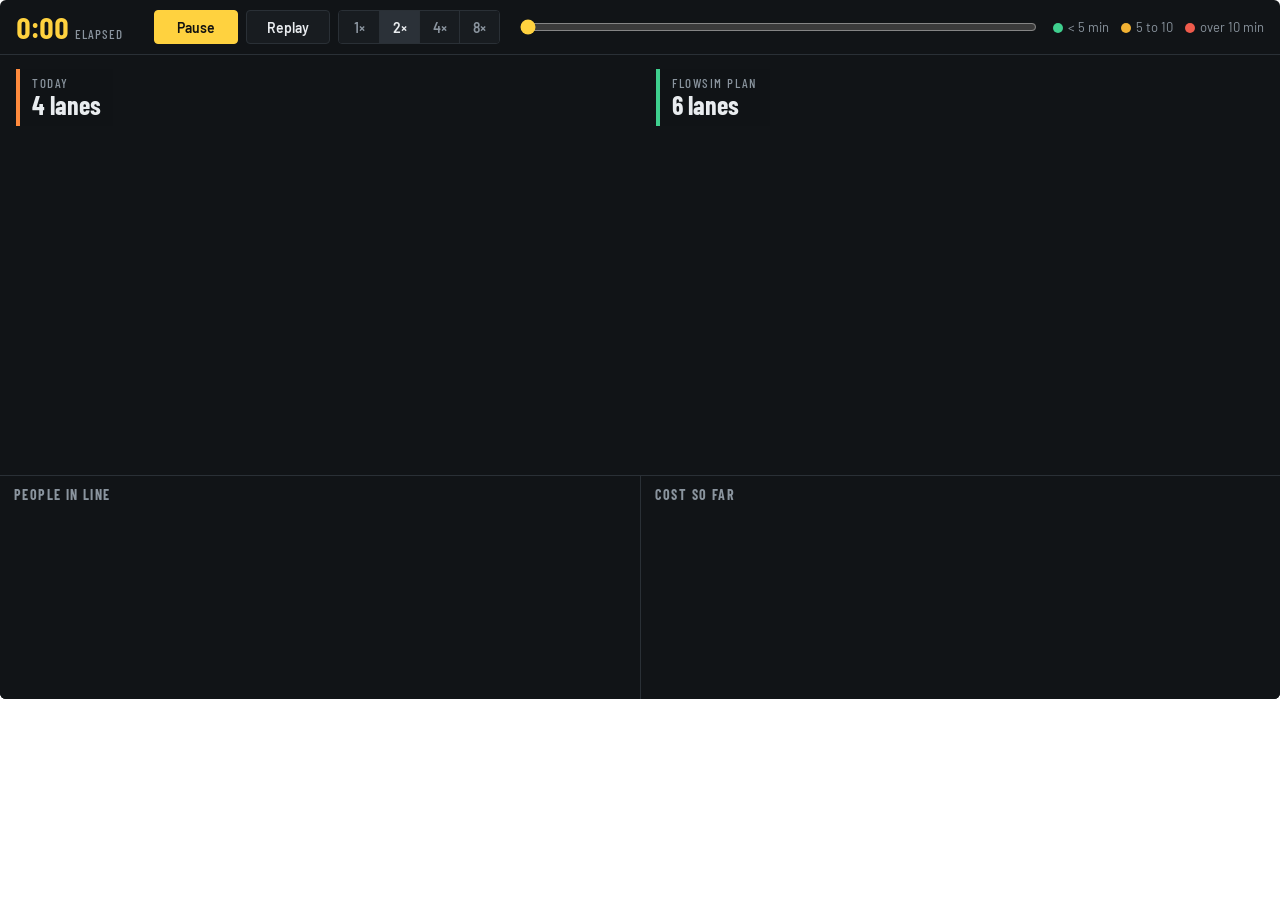
==== ui/live_demo/frontend/index.html @ d2ef9381 "Add live 3D side-by-side demo with live charts, dark theme and aligned controls Co-Authored-By: Devi" ====
<!doctype html>
<html lang="en">
<head>
<meta charset="utf-8" />
<title>FlowSim live</title>
<link rel="stylesheet" href="./demo.css" />
<script type="importmap">{ "imports": { "three": "./vendor/three.module.min.js" } }</script>
</head>
<body>
<div id="app">
  <div class="bar">
    <div class="clock"><span id="clock">0:00</span><small>elapsed</small></div>
    <div class="controls">
      <button id="play" class="btn primary" type="button">Pause</button>
      <button id="replay" class="btn" type="button">Replay</button>
      <div class="speed" id="speed">
        <button type="button" data-speed="1">1×</button>
        <button type="button" data-speed="2" class="on">2×</button>
        <button type="button" data-speed="4">4×</button>
        <button type="button" data-speed="8">8×</button>
      </div>
    </div>
    <input id="scrub" type="range" min="0" max="1000" value="0" aria-label="Timeline" />
    <div class="legend">
      <span><i style="background:#3fcf8e"></i>&lt; 5 min</span>
      <span><i style="background:#f2b233"></i>5 to <b id="sla1">10</b></span>
      <span><i style="background:#ef5b4c"></i>over <b id="sla2">10</b> min</span>
    </div>
  </div>
  <div class="stage" id="stage">
    <canvas id="gl"></canvas>
    <div class="half left">
      <div class="tag today"><small>Today</small><b><span id="lanesL">4</span> lanes</b></div>
      <div class="board" id="boardL"></div>
    </div>
    <div class="half right">
      <div class="tag plan"><small>FlowSim plan</small><b><span id="lanesR">6</span> lanes</b></div>
      <div class="board" id="boardR"></div>
    </div>
    <div class="divider"></div>
    <div class="loading" id="loading">Loading hall</div>
    <div class="end hidden" id="end"></div>
  </div>
  <div class="charts">
    <div class="chart"><h3>People in line</h3><canvas id="chartQ"></canvas></div>
    <div class="chart"><h3>Cost so far</h3><canvas id="chartC"></canvas></div>
  </div>
</div>
<script type="module" src="./demo.js"></script>
</body>
</html>
---- ui/live_demo/frontend/demo.css ----
@font-face { font-family: "Barlow"; src: url("fonts/barlow-400.woff2") format("woff2"); font-weight: 400; }
@font-face { font-family: "Barlow"; src: url("fonts/barlow-600.woff2") format("woff2"); font-weight: 600; }
@font-face { font-family: "Barlow Condensed"; src: url("fonts/barlowcond-500.woff2") format("woff2"); font-weight: 500; }
@font-face { font-family: "Barlow Condensed"; src: url("fonts/barlowcond-700.woff2") format("woff2"); font-weight: 700; }
:root { --bg: #111417; --panel: #181c20; --line: #2a3036; --ink: #e9ecef; --mute: #8a949e;
        --sign: #ffd23f; --today: #ff8a3d; --plan: #3fcf8e; }
* { box-sizing: border-box; }
html, body { margin: 0; background: transparent; color: var(--ink); font-family: "Barlow", sans-serif; }
#app { background: var(--bg); border-radius: 6px; overflow: hidden; }
.bar { display: grid; grid-template-columns: auto auto 1fr auto; align-items: center; gap: 18px;
       padding: 10px 16px; border-bottom: 1px solid var(--line); }
.clock { font-family: "Barlow Condensed"; font-weight: 700; color: var(--sign); font-size: 30px; line-height: 1;
         display: flex; align-items: baseline; gap: 6px; min-width: 120px; font-variant-numeric: tabular-nums; }
.clock small { font-size: 13px; font-weight: 500; color: var(--mute); text-transform: uppercase; letter-spacing: .08em; }
.controls { display: flex; gap: 8px; align-items: center; }
.btn { height: 34px; padding: 0 16px; border: 1px solid var(--line); background: var(--panel); color: var(--ink);
       font: 600 14px "Barlow"; border-radius: 4px; cursor: pointer; min-width: 84px; }
.btn.primary { background: var(--sign); color: #111; border-color: var(--sign); }
.btn:hover { filter: brightness(1.1); }
.speed { display: flex; border: 1px solid var(--line); border-radius: 4px; overflow: hidden; height: 34px; }
.speed button { width: 40px; border: 0; background: var(--panel); color: var(--mute); font: 600 14px "Barlow"; cursor: pointer; }
.speed button + button { border-left: 1px solid var(--line); }
.speed button.on { background: #2b3138; color: var(--ink); }
#scrub { width: 100%; accent-color: var(--sign); }
.legend { display: flex; gap: 12px; font-size: 13px; color: var(--mute); white-space: nowrap; }
.legend i { display: inline-block; width: 10px; height: 10px; border-radius: 50%; margin-right: 5px; vertical-align: -1px; }
.legend b { font-weight: 400; }
.stage { position: relative; height: 420px; }
#gl { position: absolute; inset: 0; width: 100%; height: 100%; display: block; }
.half { position: absolute; top: 0; bottom: 0; width: 50%; pointer-events: none; padding: 14px 16px;
        display: flex; justify-content: space-between; align-items: flex-start; }
.half.left { left: 0; } .half.right { left: 50%; }
.divider { position: absolute; left: 50%; top: 0; bottom: 0; width: 2px; background: var(--bg); }
.tag { display: flex; flex-direction: column; padding: 6px 12px 8px; border-left: 4px solid; background: rgba(17,20,23,.82); }
.tag small { font: 500 13px "Barlow Condensed"; text-transform: uppercase; letter-spacing: .12em; color: var(--mute); }
.tag b { font: 700 26px "Barlow Condensed"; line-height: 1.05; }
.tag.today { border-color: var(--today); } .tag.plan { border-color: var(--plan); }
.board { display: grid; grid-template-columns: repeat(3, auto); gap: 2px; background: var(--line); border-radius: 4px; overflow: hidden; }
.board div { background: rgba(17,20,23,.9); padding: 6px 12px; min-width: 88px; }
.board small { display: block; font: 500 12px "Barlow Condensed"; text-transform: uppercase; letter-spacing: .1em; color: var(--mute); }
.board b { font: 700 24px "Barlow Condensed"; font-variant-numeric: tabular-nums; }
.loading { position: absolute; inset: 0; display: grid; place-items: center; color: var(--mute);
           font: 500 16px "Barlow Condensed"; letter-spacing: .1em; text-transform: uppercase; background: var(--bg); }
.end { position: absolute; left: 50%; top: 50%; transform: translate(-50%, -50%); background: rgba(17,20,23,.94);
       border: 1px solid var(--line); border-top: 4px solid var(--sign); padding: 18px 26px; width: min(560px, 92%); }
.end.hidden, .loading.hidden { display: none; }
.end h2 { margin: 0 0 12px; font: 700 24px "Barlow Condensed"; }
.end h2 em { color: var(--sign); font-style: normal; }
.end table { border-collapse: collapse; width: 100%; font-variant-numeric: tabular-nums; }
.end th { font: 500 13px "Barlow Condensed"; text-transform: uppercase; letter-spacing: .1em; color: var(--mute); text-align: right; padding: 0 0 6px 24px; }
.end th:first-child, .end td:first-child { text-align: left; padding-left: 0; }
.end td { font: 600 20px "Barlow Condensed"; text-align: right; padding: 4px 0 4px 24px; border-top: 1px solid var(--line); }
.end td.today { color: var(--today); } .end td.plan { color: var(--plan); }
.end p { margin: 14px 0 0; color: var(--mute); font-size: 14px; }
.charts { display: grid; grid-template-columns: 1fr 1fr; gap: 1px; background: var(--line); border-top: 1px solid var(--line); }
.chart { background: var(--bg); padding: 10px 14px 6px; }
.chart h3 { margin: 0; font: 600 14px "Barlow Condensed"; text-transform: uppercase; letter-spacing: .1em; color: var(--mute); }
.chart canvas { width: 100%; height: 190px; display: block; }
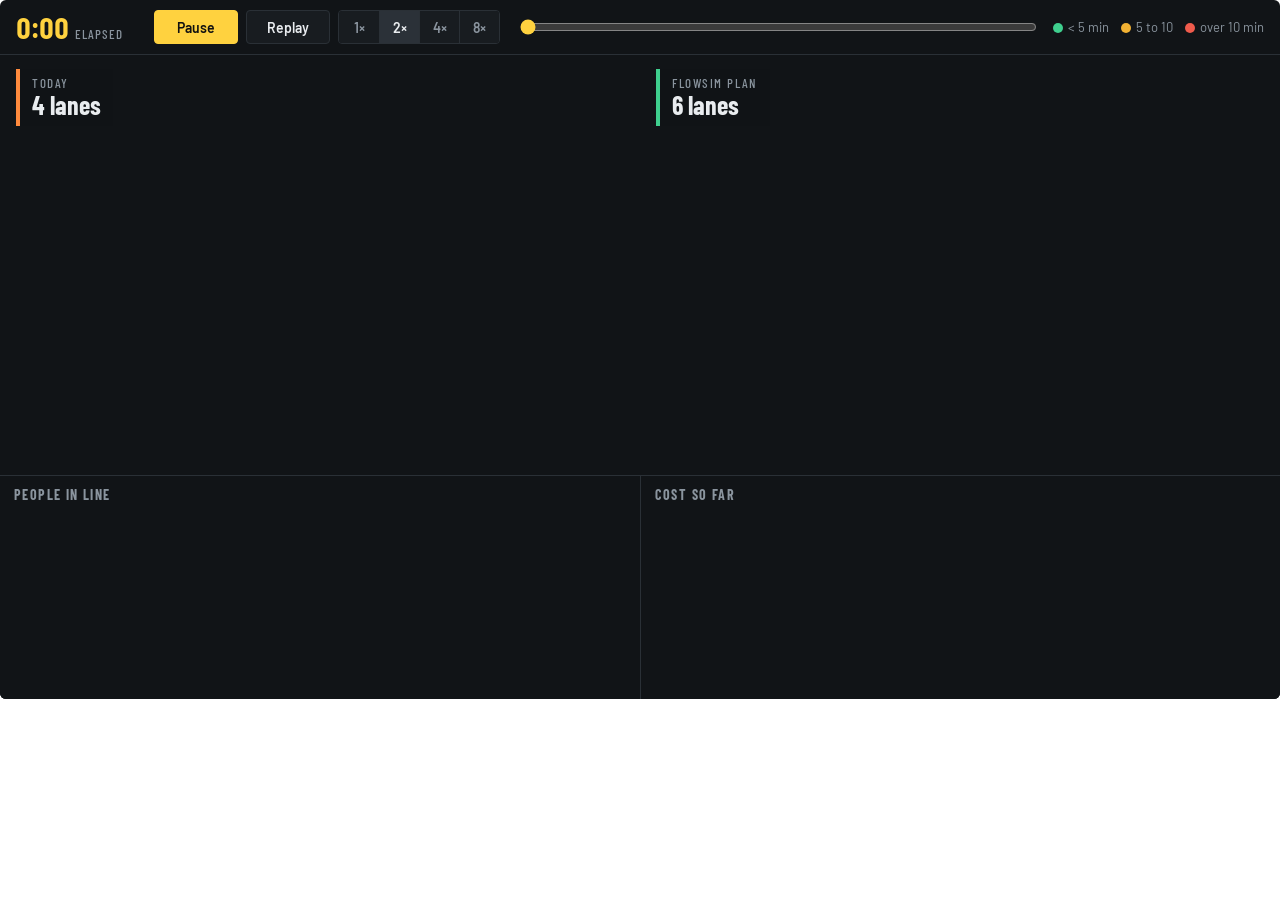
==== commit edf8651d: "Live demo: derive the green/amber legend boundary from the wait target Co-Authored-By: Devin AI <158" ====
--- a/ui/live_demo/frontend/index.html
+++ b/ui/live_demo/frontend/index.html
@@ -22,8 +22,8 @@
     </div>
     <input id="scrub" type="range" min="0" max="1000" value="0" aria-label="Timeline" />
     <div class="legend">
-      <span><i style="background:#3fcf8e"></i>&lt; 5 min</span>
-      <span><i style="background:#f2b233"></i>5 to <b id="sla1">10</b></span>
+      <span><i style="background:#3fcf8e"></i>&lt; <b class="slaHalf">5</b> min</span>
+      <span><i style="background:#f2b233"></i><b class="slaHalf">5</b> to <b id="sla1">10</b></span>
       <span><i style="background:#ef5b4c"></i>over <b id="sla2">10</b> min</span>
     </div>
   </div>
--- a/ui/live_demo/frontend/demo.css
+++ b/ui/live_demo/frontend/demo.css
@@ -56,3 +56,21 @@
 .chart { background: var(--bg); padding: 10px 14px 6px; }
 .chart h3 { margin: 0; font: 600 14px "Barlow Condensed"; text-transform: uppercase; letter-spacing: .1em; color: var(--mute); }
 .chart canvas { width: 100%; height: 190px; display: block; }
+@media (max-width: 820px) {
+  .bar { grid-template-columns: auto 1fr; gap: 10px 14px; padding: 10px 12px; }
+  .controls { justify-self: end; gap: 6px; }
+  .btn { min-width: 0; padding: 0 12px; }
+  .speed button { width: 34px; }
+  #scrub, .legend { grid-column: 1 / -1; }
+  .legend { justify-content: flex-end; }
+  .half { flex-direction: column; justify-content: flex-start; gap: 6px; padding: 10px; }
+  .tag { padding: 4px 10px 6px; }
+  .tag b { font-size: 20px; }
+  .board div { min-width: 0; padding: 4px 8px; }
+  .board small { font-size: 10px; letter-spacing: .06em; }
+  .board b { font-size: 18px; white-space: nowrap; }
+  .end { padding: 14px 18px; }
+  .end h2 { font-size: 20px; }
+  .end td { font-size: 17px; padding-left: 12px; }
+  .end th { padding-left: 12px; }
+}
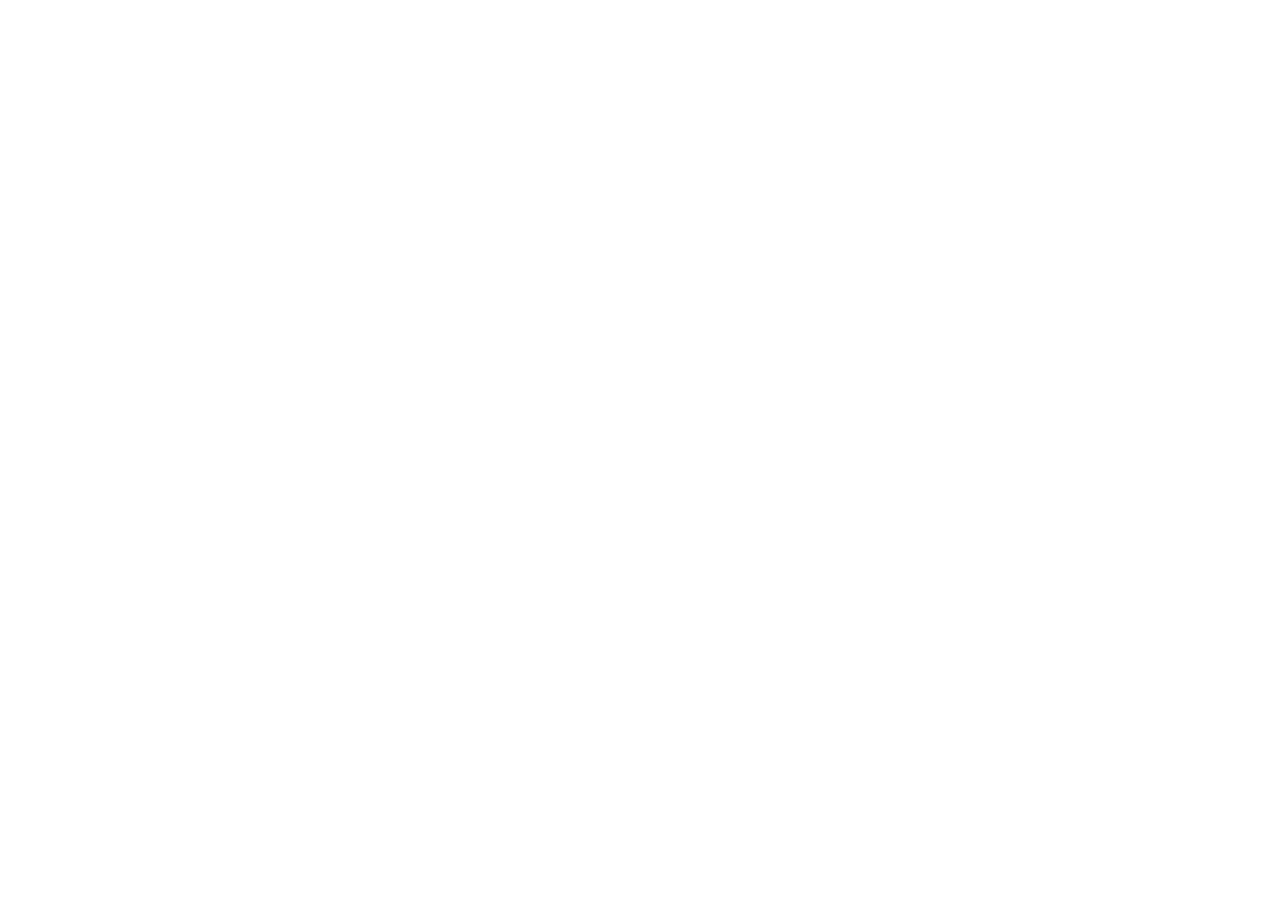
==== commit d7d696ec: "Landing intro, footer, busy run buttons, faster 3D loading, CI and GitHub Pages site Co-Authored-By:" ====
--- a/ui/live_demo/frontend/index.html
+++ b/ui/live_demo/frontend/index.html
@@ -6,7 +6,7 @@
 <link rel="stylesheet" href="./demo.css" />
 <script type="importmap">{ "imports": { "three": "./vendor/three.module.min.js" } }</script>
 </head>
-<body>
+<body class="idle">
 <div id="app">
   <div class="bar">
     <div class="clock"><span id="clock">0:00</span><small>elapsed</small></div>
--- a/ui/live_demo/frontend/demo.css
+++ b/ui/live_demo/frontend/demo.css
@@ -43,7 +43,7 @@
            font: 500 16px "Barlow Condensed"; letter-spacing: .1em; text-transform: uppercase; background: var(--bg); }
 .end { position: absolute; left: 50%; top: 50%; transform: translate(-50%, -50%); background: rgba(17,20,23,.94);
        border: 1px solid var(--line); border-top: 4px solid var(--sign); padding: 18px 26px; width: min(560px, 92%); }
-.end.hidden, .loading.hidden { display: none; }
+.end.hidden, .loading.hidden, body.idle #app { display: none; }
 .end h2 { margin: 0 0 12px; font: 700 24px "Barlow Condensed"; }
 .end h2 em { color: var(--sign); font-style: normal; }
 .end table { border-collapse: collapse; width: 100%; font-variant-numeric: tabular-nums; }
